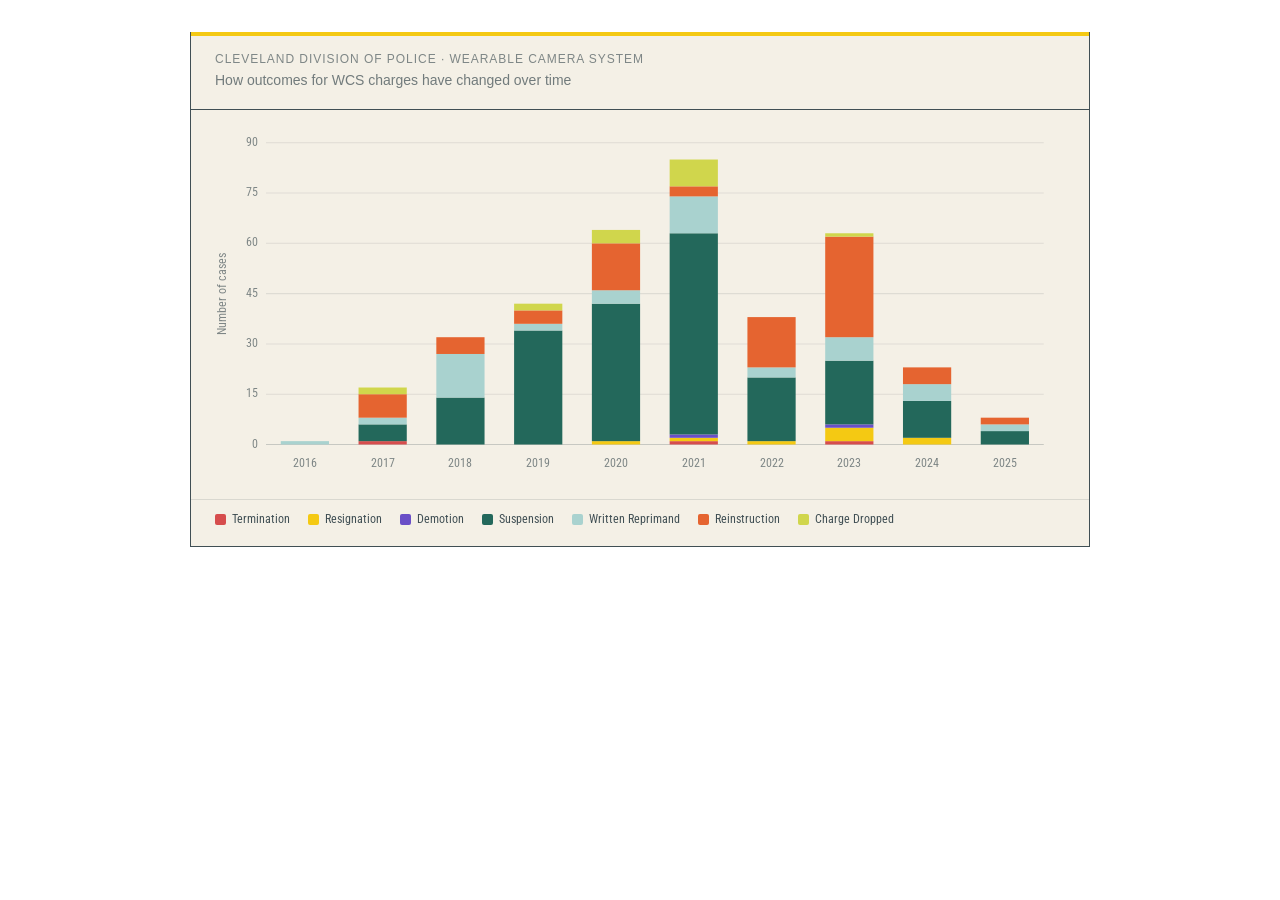
==== wcs_outcomes.html @ a584190f "Initial commit — WCS outcomes chart Co-Authored-By: Claude Sonnet 4.6 <noreply@anthropic.com>" ====
<!DOCTYPE html>
<html lang="en">
<head>
  <meta charset="UTF-8" />
  <meta name="viewport" content="width=device-width, initial-scale=1.0" />
  <title>WCS Charge Outcomes Over Time</title>
  <link rel="preconnect" href="https://fonts.googleapis.com" />
  <link rel="preconnect" href="https://fonts.gstatic.com" crossorigin />
  <link href="https://fonts.googleapis.com/css2?family=Roboto+Condensed:wght@400;700&display=swap" rel="stylesheet" />
  <link rel="stylesheet" href="styles.css" />
</head>
<body>
  <div class="viz-container">
    <div class="viz-title">
      <div class="viz-kicker">Cleveland Division of Police · Wearable Camera System</div>
      <div class="viz-subtitle">How outcomes for WCS charges have changed over time</div>
    </div>
    <div class="chart-wrap">
      <svg class="chart-svg" id="chart" viewBox="0 0 800 340" xmlns="http://www.w3.org/2000/svg"></svg>
    </div>
    <div class="legend" id="legend"></div>
  </div>

  <div class="tooltip" id="tooltip"></div>

  <script>
    const CATEGORIES = [
      { key: "Termination",      color: "#D64D4D" },
      { key: "Resignation",      color: "#f4c913" },
      { key: "Demotion",         color: "#6A4FC7" },
      { key: "Suspension",       color: "#23685b" },
      { key: "Written Reprimand", color: "#a9d2cf" },
      { key: "Reinstruction",    color: "#e56430" },
      { key: "Charge Dropped",   color: "#d0d64c" },
    ];

    // Verbal Warning (1 case, 2023) folded into Reinstruction
    const DATA = [
      { year: 2016, "Termination": 0, "Resignation": 0, "Demotion": 0, "Suspension": 0,  "Written Reprimand": 1,  "Reinstruction": 0,  "Charge Dropped": 0 },
      { year: 2017, "Termination": 1, "Resignation": 0, "Demotion": 0, "Suspension": 5,  "Written Reprimand": 2,  "Reinstruction": 7,  "Charge Dropped": 2 },
      { year: 2018, "Termination": 0, "Resignation": 0, "Demotion": 0, "Suspension": 14, "Written Reprimand": 13, "Reinstruction": 5,  "Charge Dropped": 0 },
      { year: 2019, "Termination": 0, "Resignation": 0, "Demotion": 0, "Suspension": 34, "Written Reprimand": 2,  "Reinstruction": 4,  "Charge Dropped": 2 },
      { year: 2020, "Termination": 0, "Resignation": 1, "Demotion": 0, "Suspension": 41, "Written Reprimand": 4,  "Reinstruction": 14, "Charge Dropped": 4 },
      { year: 2021, "Termination": 1, "Resignation": 1, "Demotion": 1, "Suspension": 60, "Written Reprimand": 11, "Reinstruction": 3,  "Charge Dropped": 8 },
      { year: 2022, "Termination": 0, "Resignation": 1, "Demotion": 0, "Suspension": 19, "Written Reprimand": 3,  "Reinstruction": 15, "Charge Dropped": 0 },
      { year: 2023, "Termination": 1, "Resignation": 4, "Demotion": 1, "Suspension": 19, "Written Reprimand": 7,  "Reinstruction": 30, "Charge Dropped": 1 },
      { year: 2024, "Termination": 0, "Resignation": 2, "Demotion": 0, "Suspension": 11, "Written Reprimand": 5,  "Reinstruction": 5,  "Charge Dropped": 0 },
      { year: 2025, "Termination": 0, "Resignation": 0, "Demotion": 0, "Suspension": 4,  "Written Reprimand": 2,  "Reinstruction": 2,  "Charge Dropped": 0 },
    ];

    const W = 800, H = 340;
    const m = { top: 12, right: 20, bottom: 44, left: 48 };
    const plotW = W - m.left - m.right;
    const plotH = H - m.top - m.bottom;
    const MAX_Y = 90;
    const Y_TICKS = [0, 15, 30, 45, 60, 75, 90];

    const ns = "http://www.w3.org/2000/svg";
    const svg = document.getElementById("chart");

    function svgEl(tag, attrs) {
      const e = document.createElementNS(ns, tag);
      if (attrs) Object.entries(attrs).forEach(([k, v]) => e.setAttribute(k, v));
      return e;
    }

    const n = DATA.length;
    const groupW = plotW / n;
    const barW = groupW * 0.62;

    function xCenter(i) { return m.left + i * groupW + groupW / 2; }
    function yPx(v)      { return m.top + plotH - (v / MAX_Y) * plotH; }

    // Gridlines + Y tick labels
    Y_TICKS.forEach(tick => {
      const y = yPx(tick);
      if (tick > 0) {
        svg.appendChild(svgEl("line", {
          x1: m.left, x2: m.left + plotW,
          y1: y, y2: y,
          stroke: "#404F54", "stroke-opacity": "0.12", "stroke-width": "1",
        }));
      }
      const label = svgEl("text", {
        class: "axis-label",
        x: m.left - 8, y,
        "text-anchor": "end",
        "dominant-baseline": "middle",
      });
      label.textContent = tick;
      svg.appendChild(label);
    });

    // Baseline
    svg.appendChild(svgEl("line", {
      x1: m.left, x2: m.left + plotW,
      y1: yPx(0), y2: yPx(0),
      stroke: "#404F54", "stroke-opacity": "0.25", "stroke-width": "1",
    }));

    // Y axis label
    const yAxisLabel = svgEl("text", {
      class: "axis-label",
      transform: `translate(${m.left - 38}, ${m.top + plotH / 2}) rotate(-90)`,
      "text-anchor": "middle",
    });
    yAxisLabel.textContent = "Number of cases";
    svg.appendChild(yAxisLabel);

    // Tooltip
    const tooltip = document.getElementById("tooltip");

    // Bars
    DATA.forEach((d, i) => {
      const cx = xCenter(i);
      const x = cx - barW / 2;
      const total = CATEGORIES.reduce((s, c) => s + (d[c.key] || 0), 0);

      let cumY = 0;
      CATEGORIES.forEach(({ key, color }) => {
        const val = d[key] || 0;
        if (val === 0) return;
        const barH = (val / MAX_Y) * plotH;
        const y = yPx(cumY + val);

        const rect = svgEl("rect", {
          class: "bar-segment",
          x, y,
          width: barW,
          height: barH,
          fill: color,
        });

        rect.addEventListener("mouseenter", () => {
          tooltip.style.display = "block";
          tooltip.innerHTML =
            `<strong>${d.year} — ${key}</strong><br>` +
            `${val} case${val !== 1 ? "s" : ""}<br>` +
            `<span class="tip-dim">Total that year: ${total}</span>`;
        });
        rect.addEventListener("mousemove", e => {
          tooltip.style.left = (e.clientX + 14) + "px";
          tooltip.style.top  = (e.clientY - 36) + "px";
        });
        rect.addEventListener("mouseleave", () => {
          tooltip.style.display = "none";
        });

        svg.appendChild(rect);
        cumY += val;
      });

      // X axis year label
      const label = svgEl("text", {
        class: "axis-label",
        x: cx,
        y: yPx(0) + 13,
        "text-anchor": "middle",
        "dominant-baseline": "hanging",
      });
      label.textContent = d.year;
      svg.appendChild(label);
    });

    // Legend
    const legendEl = document.getElementById("legend");
    CATEGORIES.forEach(({ key, color }) => {
      const item = document.createElement("div");
      item.className = "legend-item";
      item.innerHTML = `<span class="legend-swatch" style="background:${color}"></span>${key}`;
      legendEl.appendChild(item);
    });
  </script>
</body>
</html>
---- styles.css ----
*, *::before, *::after { box-sizing: border-box; margin: 0; padding: 0; }

body {
  background: transparent;
  font-family: 'Roboto Condensed', 'Arial Narrow', sans-serif;
  display: flex;
  align-items: flex-start;
  justify-content: center;
  min-height: 100vh;
  padding: 32px 16px;
}

.viz-container {
  width: 100%;
  max-width: 900px;
  background: #f4f0e6;
  border: 1px solid #404F54;
  border-top: none;
  overflow: hidden;
}

.viz-container::before {
  content: '';
  display: block;
  height: 4px;
  background: #F4c913;
  width: 100%;
}

.viz-title {
  padding: 16px 24px 14px;
  border-bottom: 1px solid #404F54;
}

.viz-kicker {
  font-family: 'Gotham', 'Gotham Medium', sans-serif;
  font-weight: 500;
  font-size: 12px;
  color: #404F54;
  opacity: 0.65;
  text-transform: uppercase;
  letter-spacing: 0.08em;
  margin-bottom: 4px;
}

.viz-subtitle {
  font-family: 'Roboto Condensed', 'Arial Narrow', sans-serif;
  font-size: 22px;
  font-weight: 700;
  color: #404F54;
  line-height: 1.3;
  margin-bottom: 4px;
}

.viz-subtitle {
  font-family: 'Inter', Arial, sans-serif;
  font-size: 14px;
  font-weight: 500;
  color: #404F54;
  opacity: 0.72;
  line-height: 1.5;
}

.chart-wrap {
  padding: 20px 24px 8px;
}

.chart-svg {
  width: 100%;
  display: block;
  overflow: visible;
}

.axis-label {
  font-family: 'Roboto Condensed', 'Arial Narrow', sans-serif;
  font-size: 11px;
  fill: #404F54;
  opacity: 0.65;
}

.bar-segment {
  transition: opacity 0.1s;
}

.bar-segment:hover {
  opacity: 0.82;
  cursor: crosshair;
}

.legend {
  display: flex;
  flex-wrap: wrap;
  gap: 6px 18px;
  padding: 12px 24px 20px;
  border-top: 1px solid rgba(64, 79, 84, 0.15);
}

.legend-item {
  display: flex;
  align-items: center;
  gap: 6px;
  font-family: 'Roboto Condensed', 'Arial Narrow', sans-serif;
  font-size: 11.5px;
  color: #404F54;
}

.legend-swatch {
  width: 11px;
  height: 11px;
  border-radius: 2px;
  flex-shrink: 0;
}

.tooltip {
  position: fixed;
  background: #404F54;
  color: #f4f0e6;
  font-family: 'Roboto Condensed', 'Arial Narrow', sans-serif;
  font-size: 12.5px;
  line-height: 1.65;
  padding: 8px 13px;
  border-radius: 3px;
  pointer-events: none;
  display: none;
  z-index: 999;
  white-space: nowrap;
}

.tooltip strong {
  font-weight: 700;
}

.tip-dim {
  opacity: 0.6;
  font-size: 11px;
}
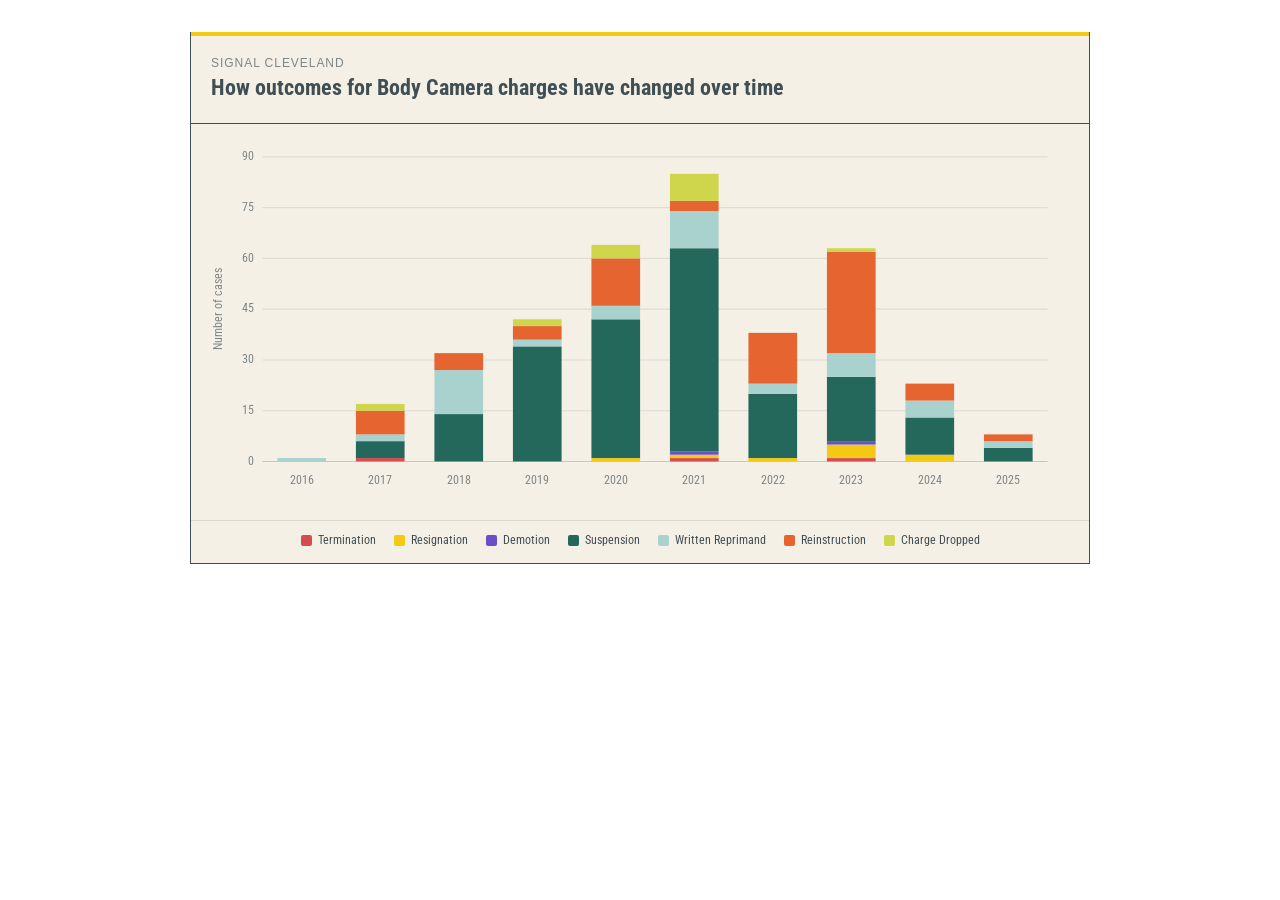
==== commit b2eb68c2: "Update styles to match new CSS system, center legend Co-Authored-By: Claude Sonnet 4.6 <noreply@anth" ====
--- a/wcs_outcomes.html
+++ b/wcs_outcomes.html
@@ -11,17 +11,17 @@
 </head>
 <body>
   <div class="viz-container">
-    <div class="viz-title">
-      <div class="viz-kicker">Cleveland Division of Police · Wearable Camera System</div>
-      <div class="viz-subtitle">How outcomes for WCS charges have changed over time</div>
+    <div class="viz-header">
+      <div class="viz-kicker">Signal Cleveland</div>
+      <div class="viz-heading">How outcomes for Body Camera charges have changed over time</div>
     </div>
-    <div class="chart-wrap">
+    <div class="chart-area">
       <svg class="chart-svg" id="chart" viewBox="0 0 800 340" xmlns="http://www.w3.org/2000/svg"></svg>
     </div>
     <div class="legend" id="legend"></div>
   </div>
 
-  <div class="tooltip" id="tooltip"></div>
+  <div class="bar-tooltip" id="tooltip"></div>
 
   <script>
     const CATEGORIES = [
@@ -124,7 +124,7 @@
         const y = yPx(cumY + val);
 
         const rect = svgEl("rect", {
-          class: "bar-segment",
+          class: "svg-bar",
           x, y,
           width: barW,
           height: barH,
@@ -132,18 +132,22 @@
         });
 
         rect.addEventListener("mouseenter", () => {
-          tooltip.style.display = "block";
           tooltip.innerHTML =
-            `<strong>${d.year} — ${key}</strong><br>` +
-            `${val} case${val !== 1 ? "s" : ""}<br>` +
-            `<span class="tip-dim">Total that year: ${total}</span>`;
+            `<span class="tt-title">${d.year} — ${key}</span>` +
+            `<span class="tt-total">Total that year: ${total}</span>` +
+            `<div class="tt-row">` +
+              `<span class="tt-bar-swatch" style="background:${color}"></span>` +
+              `<span class="tt-label">${key}</span>` +
+              `<span class="tt-count">${val} case${val !== 1 ? "s" : ""}</span>` +
+            `</div>`;
+          tooltip.classList.add("visible");
         });
         rect.addEventListener("mousemove", e => {
           tooltip.style.left = (e.clientX + 14) + "px";
           tooltip.style.top  = (e.clientY - 36) + "px";
         });
         rect.addEventListener("mouseleave", () => {
-          tooltip.style.display = "none";
+          tooltip.classList.remove("visible");
         });
 
         svg.appendChild(rect);
--- a/styles.css
+++ b/styles.css
@@ -23,12 +23,13 @@
   content: '';
   display: block;
   height: 4px;
-  background: #F4c913;
+  background: #F4C913;
   width: 100%;
 }
 
-.viz-title {
-  padding: 16px 24px 14px;
+/* Viz header */
+.viz-header {
+  padding: 20px 20px 16px;
   border-bottom: 1px solid #404F54;
 }
 
@@ -43,7 +44,7 @@
   margin-bottom: 4px;
 }
 
-.viz-subtitle {
+.viz-heading {
   font-family: 'Roboto Condensed', 'Arial Narrow', sans-serif;
   font-size: 22px;
   font-weight: 700;
@@ -52,7 +53,7 @@
   margin-bottom: 4px;
 }
 
-.viz-subtitle {
+.viz-subheading {
   font-family: 'Inter', Arial, sans-serif;
   font-size: 14px;
   font-weight: 500;
@@ -61,10 +62,246 @@
   line-height: 1.5;
 }
 
-.chart-wrap {
-  padding: 20px 24px 8px;
-}
-
+/* Toggle bar */
+.toggle-bar {
+  padding: 10px 20px;
+  border-bottom: 1px solid #404F54;
+  display: flex;
+  align-items: center;
+  gap: 6px;
+  flex-wrap: wrap;
+  background: #F4F0E6;
+}
+
+.toggle-label {
+  font-size: 0.75rem;
+  font-family: 'Roboto Condensed', 'Arial Narrow', sans-serif;
+  font-weight: 600;
+  letter-spacing: 0.1em;
+  text-transform: uppercase;
+  color: #404F54;
+  margin-right: 4px;
+  white-space: nowrap;
+}
+
+.toggle-btn {
+  font-family: 'Roboto Condensed', 'Arial Narrow', sans-serif;
+  font-size: 0.85rem;
+  font-weight: 500;
+  padding: 6px 14px;
+  border-radius: 2px;
+  border: 1px solid #404F54;
+  background: #fff;
+  cursor: pointer;
+  transition: all 0.12s;
+  color: #404F54;
+  white-space: nowrap;
+  display: flex;
+  align-items: center;
+  gap: 5px;
+}
+
+.toggle-btn:hover { border-color: #404F54; color: #404F54; }
+.toggle-btn.active { color: white; border-color: transparent; }
+.toggle-btn .dot {
+  width: 7px; height: 7px;
+  border-radius: 50%;
+  background: currentColor;
+  opacity: 0.85;
+  flex-shrink: 0;
+}
+.toggle-btn.active .dot { background: rgba(255,255,255,0.8); }
+
+/* Chart header with back button */
+.chart-header {
+  padding: 10px 20px 0;
+  display: flex;
+  align-items: center;
+  gap: 10px;
+  min-height: 0;
+}
+.chart-header:empty, .chart-header:not(.visible) { padding: 0; }
+.chart-header.visible { padding: 10px 20px 0; }
+
+.back-btn {
+  font-family: 'Roboto Condensed', 'Arial Narrow', sans-serif;
+  font-size: 0.72rem;
+  font-weight: 600;
+  letter-spacing: 0.07em;
+  text-transform: uppercase;
+  color: #404F54;
+  background: #ffffff;
+  border: 1px solid #404F54;
+  padding: 5px 12px;
+  cursor: pointer;
+  transition: all 0.15s;
+  display: none;
+}
+
+.chart-header-text {
+  display: flex;
+  flex-direction: column;
+  gap: 1px;
+}
+
+.chart-title {
+  font-family: 'Roboto Condensed', 'Arial Narrow', sans-serif;
+  font-weight: 700;
+  font-size: 0.96rem;
+  color: #404F54;
+}
+
+.chart-subtitle {
+  font-family: 'Roboto Condensed', 'Arial Narrow', sans-serif;
+  font-size: 0.8rem;
+  font-weight: 400;
+  color: #404F54;
+  opacity: 0.55;
+}
+
+/* Chart area */
+.chart-area {
+  padding: 20px 20px 12px;
+  position: relative;
+}
+
+/* Bar rows (div-based horizontal bars) */
+.bar-row { margin-bottom: 6px; cursor: default; }
+.bar-row.clickable { cursor: pointer; }
+.bar-row.clickable:hover .bar-track { box-shadow: 0 1px 6px rgba(0,0,0,0.1); }
+
+.bar-row-label {
+  font-family: 'Roboto Condensed', 'Arial Narrow', sans-serif;
+  font-size: 0.82rem;
+  font-weight: 600;
+  color: #404F54;
+  margin-bottom: 3px;
+  display: flex;
+  align-items: baseline;
+  gap: 8px;
+}
+
+.bar-row-label .count-label {
+  font-family: 'Inter', Arial, sans-serif;
+  font-weight: 400;
+  font-size: 0.72rem;
+  color: #404F54;
+  opacity: 0.6;
+}
+
+.bar-track {
+  position: relative;
+  height: 28px;
+  background: rgba(64,79,84,0.06);
+  border-radius: 2px;
+  overflow: hidden;
+}
+
+.bar-fill {
+  position: absolute;
+  top: 0; left: 0;
+  height: 100%;
+  border-radius: 2px;
+  transition: width 0.45s cubic-bezier(0.25, 0.46, 0.45, 0.94), opacity 0.2s ease;
+}
+
+.bar-row:hover .bar-fill { opacity: 0.95; }
+
+.bar-pct {
+  position: absolute;
+  right: 8px;
+  top: 50%;
+  transform: translateY(-50%);
+  font-family: 'Roboto Condensed', 'Arial Narrow', sans-serif;
+  font-size: 0.72rem;
+  font-weight: 600;
+  color: #fff;
+  pointer-events: none;
+  text-shadow: 0 1px 2px rgba(0,0,0,0.2);
+}
+
+.bar-pct.outside {
+  color: #404F54;
+  text-shadow: none;
+  right: auto;
+  left: calc(var(--bar-width) + 8px);
+}
+
+.bar-segment {
+  position: absolute;
+  top: 0;
+  height: 100%;
+  transition: opacity 0.15s;
+}
+.bar-segment:hover { opacity: 0.92; }
+
+/* Tooltip */
+.bar-tooltip {
+  position: fixed;
+  pointer-events: none;
+  background: #404F54;
+  color: #fff;
+  font-family: 'Roboto Condensed', 'Arial Narrow', sans-serif;
+  font-size: 0.75rem;
+  line-height: 1.5;
+  padding: 12px 16px;
+  border-radius: 2px;
+  max-width: 280px;
+  min-width: 180px;
+  opacity: 0;
+  transition: opacity 0.15s;
+  z-index: 999;
+  box-shadow: 0 4px 16px rgba(0,0,0,0.18);
+  white-space: nowrap;
+}
+.bar-tooltip.visible { opacity: 1; }
+
+.bar-tooltip .tt-title {
+  font-weight: 700;
+  font-size: 13px;
+  display: block;
+  margin-bottom: 2px;
+}
+
+.bar-tooltip .tt-total {
+  font-size: 0.68rem;
+  opacity: 0.55;
+  display: block;
+  padding-bottom: 6px;
+  margin-bottom: 6px;
+  border-bottom: 1px solid rgba(255,255,255,0.15);
+}
+
+.bar-tooltip .tt-row {
+  display: flex;
+  align-items: center;
+  gap: 7px;
+  margin-top: 3px;
+}
+
+.bar-tooltip .tt-bar-swatch {
+  width: 8px; height: 8px;
+  border-radius: 1px;
+  flex-shrink: 0;
+}
+
+.bar-tooltip .tt-label { flex: 1; font-size: 0.72rem; }
+.bar-tooltip .tt-count { font-size: 0.72rem; font-weight: 600; }
+
+/* Note */
+.viz-note {
+  font-size: 12px;
+  font-family: 'Inter', Arial, sans-serif;
+  font-weight: 500;
+  color: #404F54;
+  opacity: 0.55;
+  line-height: 1.4;
+  padding: 8px 15px;
+  border-top: 1px solid #404F54;
+  background: #F4F0E6;
+}
+
+/* === WCS stacked bar chart (SVG) === */
 .chart-svg {
   width: 100%;
   display: block;
@@ -78,11 +315,11 @@
   opacity: 0.65;
 }
 
-.bar-segment {
+.svg-bar {
   transition: opacity 0.1s;
 }
 
-.bar-segment:hover {
+.svg-bar:hover {
   opacity: 0.82;
   cursor: crosshair;
 }
@@ -90,8 +327,9 @@
 .legend {
   display: flex;
   flex-wrap: wrap;
+  justify-content: center;
   gap: 6px 18px;
-  padding: 12px 24px 20px;
+  padding: 12px 20px 16px;
   border-top: 1px solid rgba(64, 79, 84, 0.15);
 }
 
@@ -110,27 +348,3 @@
   border-radius: 2px;
   flex-shrink: 0;
 }
-
-.tooltip {
-  position: fixed;
-  background: #404F54;
-  color: #f4f0e6;
-  font-family: 'Roboto Condensed', 'Arial Narrow', sans-serif;
-  font-size: 12.5px;
-  line-height: 1.65;
-  padding: 8px 13px;
-  border-radius: 3px;
-  pointer-events: none;
-  display: none;
-  z-index: 999;
-  white-space: nowrap;
-}
-
-.tooltip strong {
-  font-weight: 700;
-}
-
-.tip-dim {
-  opacity: 0.6;
-  font-size: 11px;
-}
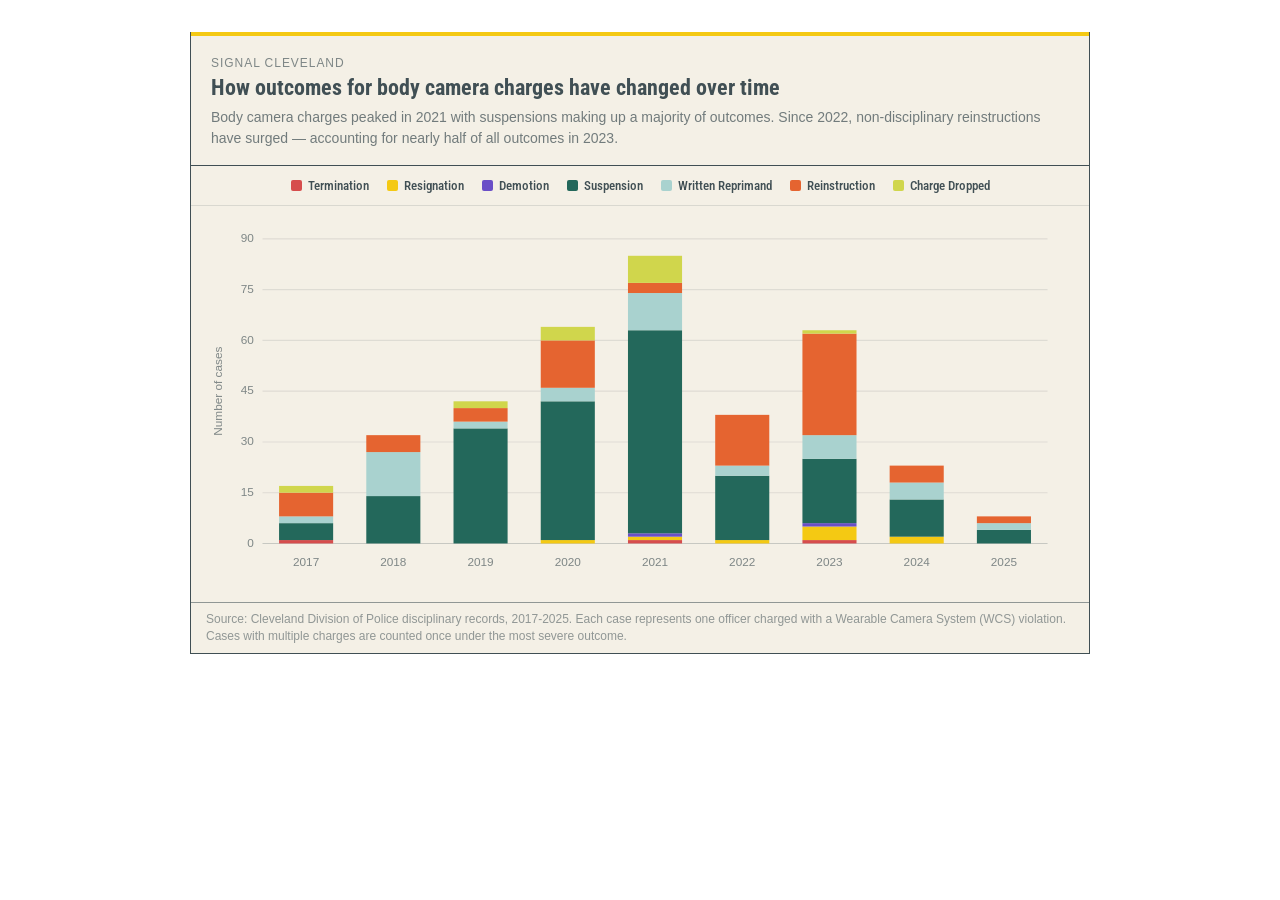
==== commit 6dbef0ec: "Add subtitle and source note, move legend above chart, drop 2016 Co-Authored-By: Claude Sonnet 4.6 <" ====
--- a/wcs_outcomes.html
+++ b/wcs_outcomes.html
@@ -13,12 +13,14 @@
   <div class="viz-container">
     <div class="viz-header">
       <div class="viz-kicker">Signal Cleveland</div>
-      <div class="viz-heading">How outcomes for Body Camera charges have changed over time</div>
+      <div class="viz-heading">How outcomes for body camera charges have changed over time</div>
+      <div class="viz-subheading">Body camera charges peaked in 2021 with suspensions making up a majority of outcomes. Since 2022, non-disciplinary reinstructions have surged — accounting for nearly half of all outcomes in 2023.</div>
     </div>
+    <div class="legend" id="legend"></div>
     <div class="chart-area">
       <svg class="chart-svg" id="chart" viewBox="0 0 800 340" xmlns="http://www.w3.org/2000/svg"></svg>
     </div>
-    <div class="legend" id="legend"></div>
+    <div class="viz-note">Source: Cleveland Division of Police disciplinary records, 2017-2025. Each case represents one officer charged with a Wearable Camera System (WCS) violation. Cases with multiple charges are counted once under the most severe outcome.</div>
   </div>
 
   <div class="bar-tooltip" id="tooltip"></div>
@@ -36,7 +38,6 @@
 
     // Verbal Warning (1 case, 2023) folded into Reinstruction
     const DATA = [
-      { year: 2016, "Termination": 0, "Resignation": 0, "Demotion": 0, "Suspension": 0,  "Written Reprimand": 1,  "Reinstruction": 0,  "Charge Dropped": 0 },
       { year: 2017, "Termination": 1, "Resignation": 0, "Demotion": 0, "Suspension": 5,  "Written Reprimand": 2,  "Reinstruction": 7,  "Charge Dropped": 2 },
       { year: 2018, "Termination": 0, "Resignation": 0, "Demotion": 0, "Suspension": 14, "Written Reprimand": 13, "Reinstruction": 5,  "Charge Dropped": 0 },
       { year: 2019, "Termination": 0, "Resignation": 0, "Demotion": 0, "Suspension": 34, "Written Reprimand": 2,  "Reinstruction": 4,  "Charge Dropped": 2 },
--- a/styles.css
+++ b/styles.css
@@ -212,7 +212,7 @@
   right: 8px;
   top: 50%;
   transform: translateY(-50%);
-  font-family: 'Roboto Condensed', 'Arial Narrow', sans-serif;
+  font-family: 'Inter', Arial, sans-serif;
   font-size: 0.72rem;
   font-weight: 600;
   color: #fff;
@@ -241,7 +241,7 @@
   pointer-events: none;
   background: #404F54;
   color: #fff;
-  font-family: 'Roboto Condensed', 'Arial Narrow', sans-serif;
+font-family: 'Inter', Arial, sans-serif;
   font-size: 0.75rem;
   line-height: 1.5;
   padding: 12px 16px;
@@ -257,6 +257,7 @@
 .bar-tooltip.visible { opacity: 1; }
 
 .bar-tooltip .tt-title {
+  font-family: 'Inter', Arial, sans-serif;
   font-weight: 700;
   font-size: 13px;
   display: block;
@@ -264,7 +265,8 @@
 }
 
 .bar-tooltip .tt-total {
-  font-size: 0.68rem;
+  font-family: 'Inter', Arial, sans-serif;
+    font-size: 0.68rem;
   opacity: 0.55;
   display: block;
   padding-bottom: 6px;
@@ -309,7 +311,7 @@
 }
 
 .axis-label {
-  font-family: 'Roboto Condensed', 'Arial Narrow', sans-serif;
+  font-family: 'Inter', Arial, sans-serif;
   font-size: 11px;
   fill: #404F54;
   opacity: 0.65;
@@ -329,8 +331,8 @@
   flex-wrap: wrap;
   justify-content: center;
   gap: 6px 18px;
-  padding: 12px 20px 16px;
-  border-top: 1px solid rgba(64, 79, 84, 0.15);
+  padding: 12px 20px;
+  border-bottom: 1px solid rgba(64, 79, 84, 0.15);
 }
 
 .legend-item {
@@ -338,7 +340,8 @@
   align-items: center;
   gap: 6px;
   font-family: 'Roboto Condensed', 'Arial Narrow', sans-serif;
-  font-size: 11.5px;
+  font-size: 13px;
+   font-weight: 500;
   color: #404F54;
 }
 
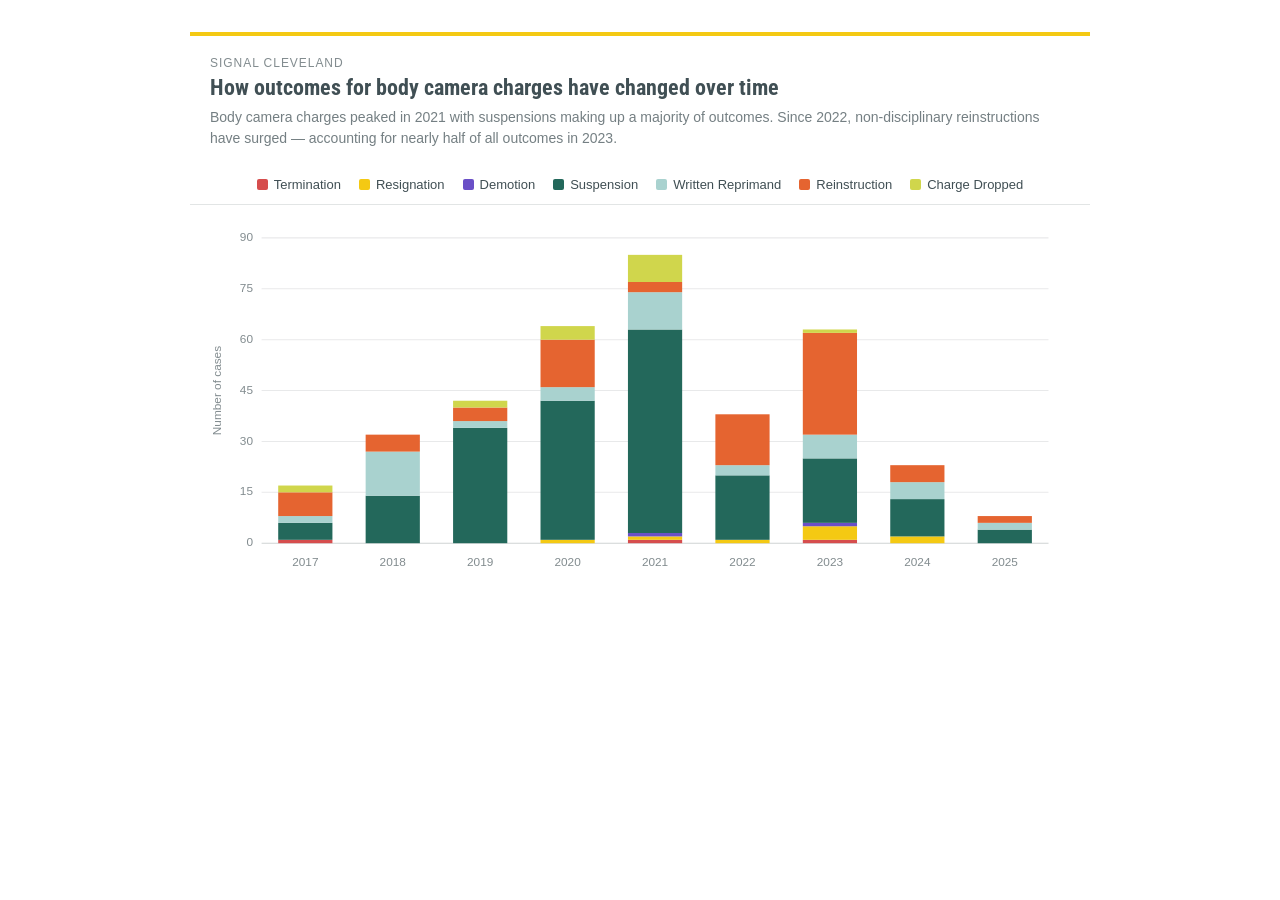
==== commit bafecbaa: "Remove borders, background fills, and source note; switch fonts to Inter Co-Authored-By: Claude Sonn" ====
--- a/wcs_outcomes.html
+++ b/wcs_outcomes.html
@@ -20,8 +20,7 @@
     <div class="chart-area">
       <svg class="chart-svg" id="chart" viewBox="0 0 800 340" xmlns="http://www.w3.org/2000/svg"></svg>
     </div>
-    <div class="viz-note">Source: Cleveland Division of Police disciplinary records, 2017-2025. Each case represents one officer charged with a Wearable Camera System (WCS) violation. Cases with multiple charges are counted once under the most severe outcome.</div>
-  </div>
+  
 
   <div class="bar-tooltip" id="tooltip"></div>
 
--- a/styles.css
+++ b/styles.css
@@ -13,9 +13,7 @@
 .viz-container {
   width: 100%;
   max-width: 900px;
-  background: #f4f0e6;
-  border: 1px solid #404F54;
-  border-top: none;
+  background: transparent;
   overflow: hidden;
 }
 
@@ -30,7 +28,6 @@
 /* Viz header */
 .viz-header {
   padding: 20px 20px 16px;
-  border-bottom: 1px solid #404F54;
 }
 
 .viz-kicker {
@@ -65,17 +62,16 @@
 /* Toggle bar */
 .toggle-bar {
   padding: 10px 20px;
-  border-bottom: 1px solid #404F54;
   display: flex;
   align-items: center;
   gap: 6px;
   flex-wrap: wrap;
-  background: #F4F0E6;
+  background: transparent;
 }
 
 .toggle-label {
   font-size: 0.75rem;
-  font-family: 'Roboto Condensed', 'Arial Narrow', sans-serif;
+  font-family: 'Inter', Arial, sans-serif;
   font-weight: 600;
   letter-spacing: 0.1em;
   text-transform: uppercase;
@@ -85,7 +81,7 @@
 }
 
 .toggle-btn {
-  font-family: 'Roboto Condensed', 'Arial Narrow', sans-serif;
+  font-family: 'Inter', Arial, sans-serif;
   font-size: 0.85rem;
   font-weight: 500;
   padding: 6px 14px;
@@ -290,18 +286,7 @@
 .bar-tooltip .tt-label { flex: 1; font-size: 0.72rem; }
 .bar-tooltip .tt-count { font-size: 0.72rem; font-weight: 600; }
 
-/* Note */
-.viz-note {
-  font-size: 12px;
-  font-family: 'Inter', Arial, sans-serif;
-  font-weight: 500;
-  color: #404F54;
-  opacity: 0.55;
-  line-height: 1.4;
-  padding: 8px 15px;
-  border-top: 1px solid #404F54;
-  background: #F4F0E6;
-}
+
 
 /* === WCS stacked bar chart (SVG) === */
 .chart-svg {
@@ -339,7 +324,7 @@
   display: flex;
   align-items: center;
   gap: 6px;
-  font-family: 'Roboto Condensed', 'Arial Narrow', sans-serif;
+   font-family: 'Inter', Arial, sans-serif;
   font-size: 13px;
    font-weight: 500;
   color: #404F54;
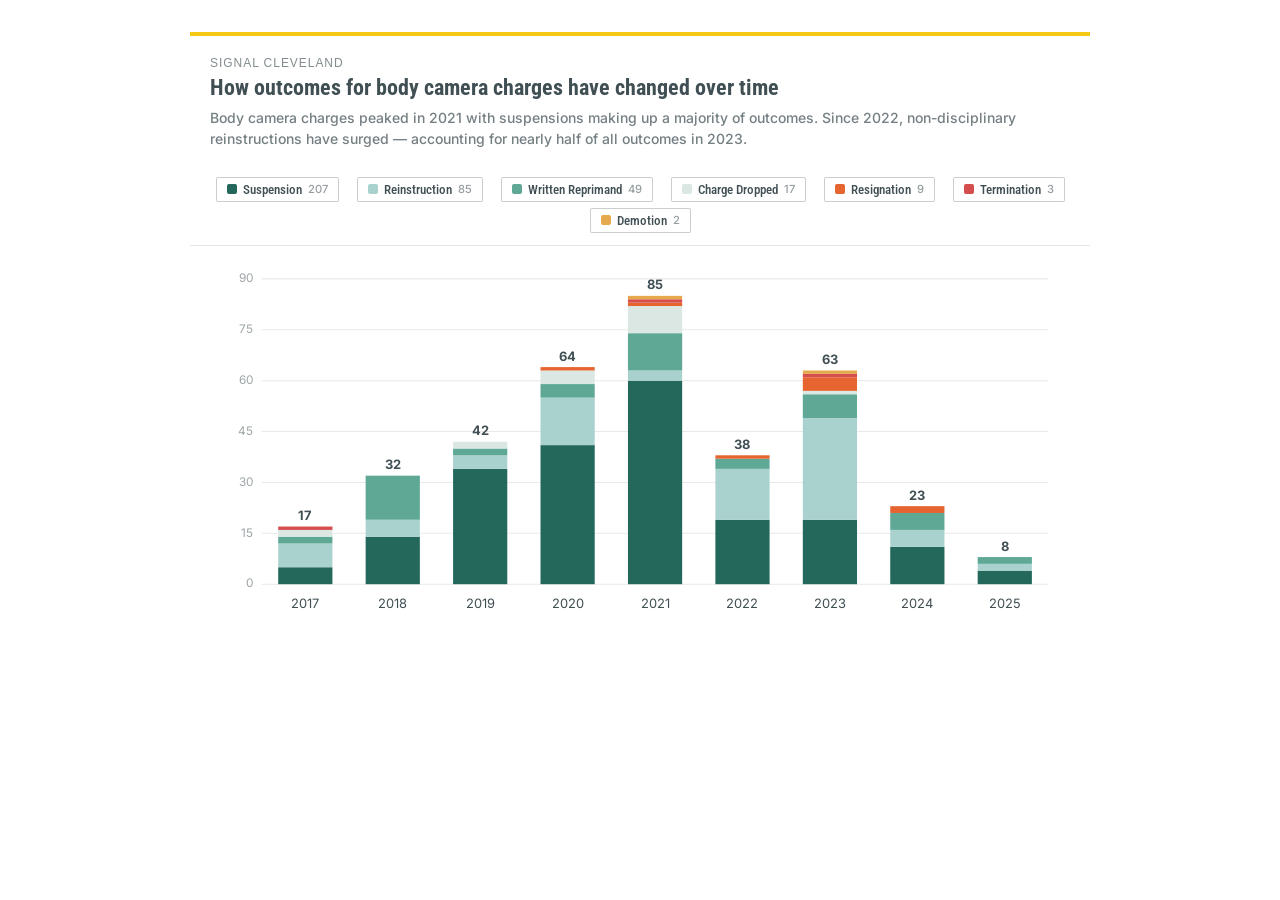
==== commit f1a3c6cd: "Align styling with shared CSS system, add scroll animation and legend filtering Fix category colors," ====
--- a/wcs_outcomes.html
+++ b/wcs_outcomes.html
@@ -4,9 +4,7 @@
   <meta charset="UTF-8" />
   <meta name="viewport" content="width=device-width, initial-scale=1.0" />
   <title>WCS Charge Outcomes Over Time</title>
-  <link rel="preconnect" href="https://fonts.googleapis.com" />
-  <link rel="preconnect" href="https://fonts.gstatic.com" crossorigin />
-  <link href="https://fonts.googleapis.com/css2?family=Roboto+Condensed:wght@400;700&display=swap" rel="stylesheet" />
+  <link href="https://fonts.googleapis.com/css2?family=Roboto+Condensed:wght@400;500;600;700&family=Inter:wght@400;500;600&display=swap" rel="stylesheet" />
   <link rel="stylesheet" href="styles.css" />
 </head>
 <body>
@@ -20,19 +18,22 @@
     <div class="chart-area">
       <svg class="chart-svg" id="chart" viewBox="0 0 800 340" xmlns="http://www.w3.org/2000/svg"></svg>
     </div>
-  
-
+  </div>
+
+  <!-- Tooltip lives outside the container so fixed positioning works cleanly -->
   <div class="bar-tooltip" id="tooltip"></div>
 
   <script>
+    // Ordered largest-total-first (drawn at the base of the stack, smallest
+    // on top) so the categories driving year-to-year variation are easiest to read.
     const CATEGORIES = [
-      { key: "Termination",      color: "#D64D4D" },
-      { key: "Resignation",      color: "#f4c913" },
-      { key: "Demotion",         color: "#6A4FC7" },
       { key: "Suspension",       color: "#23685b" },
-      { key: "Written Reprimand", color: "#a9d2cf" },
-      { key: "Reinstruction",    color: "#e56430" },
-      { key: "Charge Dropped",   color: "#d0d64c" },
+      { key: "Reinstruction",    color: "#a9d2cf" },
+      { key: "Written Reprimand", color: "#5fa896" },
+      { key: "Charge Dropped",   color: "#dbe7e3" },
+      { key: "Resignation",      color: "#e56430" },
+      { key: "Termination",      color: "#d64d4d" },
+      { key: "Demotion",         color: "#e6a94d" },
     ];
 
     // Verbal Warning (1 case, 2023) folded into Reinstruction
@@ -74,15 +75,13 @@
     // Gridlines + Y tick labels
     Y_TICKS.forEach(tick => {
       const y = yPx(tick);
-      if (tick > 0) {
-        svg.appendChild(svgEl("line", {
-          x1: m.left, x2: m.left + plotW,
-          y1: y, y2: y,
-          stroke: "#404F54", "stroke-opacity": "0.12", "stroke-width": "1",
-        }));
-      }
+      svg.appendChild(svgEl("line", {
+        class: "gridline",
+        x1: m.left, x2: m.left + plotW,
+        y1: y, y2: y,
+      }));
       const label = svgEl("text", {
-        class: "axis-label",
+        class: "ytick",
         x: m.left - 8, y,
         "text-anchor": "end",
         "dominant-baseline": "middle",
@@ -90,22 +89,6 @@
       label.textContent = tick;
       svg.appendChild(label);
     });
-
-    // Baseline
-    svg.appendChild(svgEl("line", {
-      x1: m.left, x2: m.left + plotW,
-      y1: yPx(0), y2: yPx(0),
-      stroke: "#404F54", "stroke-opacity": "0.25", "stroke-width": "1",
-    }));
-
-    // Y axis label
-    const yAxisLabel = svgEl("text", {
-      class: "axis-label",
-      transform: `translate(${m.left - 38}, ${m.top + plotH / 2}) rotate(-90)`,
-      "text-anchor": "middle",
-    });
-    yAxisLabel.textContent = "Number of cases";
-    svg.appendChild(yAxisLabel);
 
     // Tooltip
     const tooltip = document.getElementById("tooltip");
@@ -124,12 +107,16 @@
         const y = yPx(cumY + val);
 
         const rect = svgEl("rect", {
-          class: "svg-bar",
+          class: "seg",
           x, y,
           width: barW,
           height: barH,
           fill: color,
         });
+        rect.dataset.cat = key;
+        rect.dataset.group = key;
+        rect.dataset.finalY = y;
+        rect.dataset.finalHeight = barH;
 
         rect.addEventListener("mouseenter", () => {
           tooltip.innerHTML =
@@ -154,9 +141,19 @@
         cumY += val;
       });
 
+      // Total label above the stack
+      const totalLabel = svgEl("text", {
+        class: "col-total",
+        x: cx,
+        y: yPx(cumY) - 6,
+        "text-anchor": "middle",
+      });
+      totalLabel.textContent = total;
+      svg.appendChild(totalLabel);
+
       // X axis year label
       const label = svgEl("text", {
-        class: "axis-label",
+        class: "axis-text",
         x: cx,
         y: yPx(0) + 13,
         "text-anchor": "middle",
@@ -166,14 +163,124 @@
       svg.appendChild(label);
     });
 
-    // Legend
+    // Legend (clickable filter)
     const legendEl = document.getElementById("legend");
+    let activeFilter = null;
+
     CATEGORIES.forEach(({ key, color }) => {
-      const item = document.createElement("div");
-      item.className = "legend-item";
-      item.innerHTML = `<span class="legend-swatch" style="background:${color}"></span>${key}`;
-      legendEl.appendChild(item);
+      const total = DATA.reduce((sum, d) => sum + (d[key] || 0), 0);
+      const chip = document.createElement("div");
+      chip.className = "legend-chip";
+      chip.dataset.key = key;
+      chip.style.setProperty("--chip-color", color);
+      chip.innerHTML = `<span class="lg-dot" style="background:${color}"></span>${key}<span class="lg-count">${total}</span>`;
+      chip.addEventListener("click", () => {
+        activeFilter === key ? clearFilter() : setFilter(key);
+      });
+      legendEl.appendChild(chip);
     });
+
+    function setFilter(key) {
+      activeFilter = key;
+      legendEl.querySelectorAll(".legend-chip").forEach(chip => {
+        const isActive = chip.dataset.key === key;
+        chip.classList.toggle("solo", isActive);
+        chip.classList.toggle("muted", !isActive);
+      });
+      svg.querySelectorAll(".seg").forEach(r => {
+        r.classList.toggle("dim", r.dataset.cat !== key);
+      });
+    }
+
+    function clearFilter() {
+      activeFilter = null;
+      legendEl.querySelectorAll(".legend-chip").forEach(chip => {
+        chip.classList.remove("solo", "muted");
+      });
+      svg.querySelectorAll(".seg").forEach(r => r.classList.remove("dim"));
+    }
+
+    // ── Bar entrance animation ──────────────────────────────────
+    const STAGGER_ORDER  = CATEGORIES.map(c => c.key);
+    const STAGGER_STEP   = 0;   // ms delay between each stacked layer starting
+    const SEG_DURATION   = 700; // ms duration of each segment's own grow-in
+    const TOTAL_DURATION = STAGGER_STEP * (STAGGER_ORDER.length - 1) + SEG_DURATION + 250;
+    const ease = t => 1 - Math.pow(1 - t, 3);
+    let animGen = 0;
+
+    function hideBars() {
+      const baseline = yPx(0);
+      svg.querySelectorAll(".seg").forEach(rect => {
+        rect.setAttribute("y", baseline);
+        rect.setAttribute("height", 0);
+      });
+      svg.querySelectorAll(".col-total").forEach(l => l.setAttribute("opacity", "0"));
+    }
+
+    function animateBars() {
+      const gen = ++animGen;
+      const baseline = yPx(0);
+      const start = performance.now();
+
+      svg.querySelectorAll(".seg").forEach(rect => {
+        const finalY = parseFloat(rect.dataset.finalY);
+        const finalH = parseFloat(rect.dataset.finalHeight);
+        const delay  = STAGGER_ORDER.indexOf(rect.dataset.group) * STAGGER_STEP;
+        rect.setAttribute("y", baseline);
+        rect.setAttribute("height", 0);
+        function frame(now) {
+          if (gen !== animGen) return;
+          const elapsed = now - start - delay;
+          if (elapsed < 0) { requestAnimationFrame(frame); return; }
+          const t = Math.min(elapsed / SEG_DURATION, 1);
+          const e = ease(t);
+          rect.setAttribute("height", Math.max(finalH * e, 0));
+          rect.setAttribute("y", baseline + (finalY - baseline) * e);
+          if (t < 1) requestAnimationFrame(frame);
+        }
+        requestAnimationFrame(frame);
+      });
+
+      const totals = Array.from(svg.querySelectorAll(".col-total"));
+      totals.forEach(l => l.setAttribute("opacity", "0"));
+      const labelStart = 0.75;
+      function labelFrame(now) {
+        if (gen !== animGen) return;
+        const t = Math.min((now - start) / TOTAL_DURATION, 1);
+        const op = Math.max(0, Math.min(1, (t - labelStart) / (1 - labelStart)));
+        totals.forEach(l => l.setAttribute("opacity", op));
+        if (t < 1) requestAnimationFrame(labelFrame);
+      }
+      requestAnimationFrame(labelFrame);
+    }
+
+    const chartAreaSentinel = document.createElement("div");
+    chartAreaSentinel.style.cssText = "position:absolute;bottom:0;left:0;width:1px;height:1px;pointer-events:none;";
+    document.querySelector(".chart-area").appendChild(chartAreaSentinel);
+
+    let chartAnimated = false;
+    const barObserver = new IntersectionObserver(entries => {
+      if (entries[0].isIntersecting && !chartAnimated) {
+        chartAnimated = true;
+        animateBars();
+      }
+    }, { threshold: 0 });
+
+    hideBars();
+    barObserver.observe(chartAreaSentinel);
+  </script>
+  <script>
+    /* Auto-height embed messaging (self-contained replacement for pym.js — NPR CDN retired) */
+    (function () {
+      function postHeight() {
+        var el = document.querySelector('.viz-container');
+        var h = el ? Math.ceil(el.getBoundingClientRect().bottom + 32) : document.body.scrollHeight;
+        window.parent.postMessage({ type: 'embed-height', height: h }, '*');
+      }
+      window.addEventListener('load', postHeight);
+      window.addEventListener('resize', postHeight);
+      setInterval(postHeight, 500);
+    })();
   </script>
 </body>
 </html>
--- a/styles.css
+++ b/styles.css
@@ -6,7 +6,6 @@
   display: flex;
   align-items: flex-start;
   justify-content: center;
-  min-height: 100vh;
   padding: 32px 16px;
 }
 
@@ -81,12 +80,12 @@
 }
 
 .toggle-btn {
-  font-family: 'Inter', Arial, sans-serif;
+  font-family: 'Roboto Condensed', 'Arial Narrow', sans-serif;
   font-size: 0.85rem;
   font-weight: 500;
   padding: 6px 14px;
   border-radius: 2px;
-  border: 1px solid #404F54;
+  border: 1px solid #ccd8db;
   background: #fff;
   cursor: pointer;
   transition: all 0.12s;
@@ -97,8 +96,8 @@
   gap: 5px;
 }
 
-.toggle-btn:hover { border-color: #404F54; color: #404F54; }
-.toggle-btn.active { color: white; border-color: transparent; }
+.toggle-btn:hover { border-color: #23685b; }
+.toggle-btn.active { color: white; border-color: transparent; background: #23685b; }
 .toggle-btn .dot {
   width: 7px; height: 7px;
   border-radius: 50%;
@@ -278,8 +277,8 @@
 }
 
 .bar-tooltip .tt-bar-swatch {
-  width: 8px; height: 8px;
-  border-radius: 1px;
+  width: 9px; height: 9px;
+  border-radius: 2px;
   flex-shrink: 0;
 }
 
@@ -295,21 +294,42 @@
   overflow: visible;
 }
 
-.axis-label {
+.axis-text {
+  font-family: 'Inter', Arial, sans-serif;
+  font-size: 12px;
+  fill: #404F54;
+}
+
+.ytick {
   font-family: 'Inter', Arial, sans-serif;
   font-size: 11px;
   fill: #404F54;
-  opacity: 0.65;
-}
-
-.svg-bar {
+  opacity: 0.5;
+}
+
+.gridline {
+  stroke: #404F54;
+  stroke-opacity: 0.12;
+  stroke-width: 1;
+}
+
+.col-total {
+  font-family: 'Inter', Arial, sans-serif;
+  font-weight: 700;
+  font-size: 12px;
+  fill: #404F54;
+}
+
+.seg {
   transition: opacity 0.1s;
 }
 
-.svg-bar:hover {
+.seg:hover {
   opacity: 0.82;
   cursor: crosshair;
 }
+
+.seg.dim { opacity: 0.06; }
 
 .legend {
   display: flex;
@@ -320,19 +340,62 @@
   border-bottom: 1px solid rgba(64, 79, 84, 0.15);
 }
 
-.legend-item {
-  display: flex;
+.legend-chip {
+  display: inline-flex;
   align-items: center;
   gap: 6px;
-   font-family: 'Inter', Arial, sans-serif;
-  font-size: 13px;
-   font-weight: 500;
-  color: #404F54;
-}
-
-.legend-swatch {
-  width: 11px;
-  height: 11px;
+  font-family: 'Roboto Condensed', 'Arial Narrow', sans-serif;
+  font-size: 0.8rem;
+  font-weight: 500;
+  color: #404F54;
+  background: #fff;
+  border: 1px solid rgba(64,79,84,0.28);
+  border-radius: 2px;
+  padding: 4px 10px;
+  cursor: pointer;
+  transition: all 0.12s;
+}
+
+.legend-chip:hover { border-color: #23685b; }
+
+.legend-chip .lg-dot {
+  width: 10px;
+  height: 10px;
   border-radius: 2px;
   flex-shrink: 0;
 }
+
+.legend-chip .lg-count {
+  font-family: 'Inter', Arial, sans-serif;
+  font-size: 0.7rem;
+  opacity: 0.55;
+  font-weight: 500;
+}
+
+.legend-chip.muted { opacity: 0.4; }
+.legend-chip.solo {
+  background: var(--chip-color, #404F54);
+  color: #fff;
+  border-color: transparent;
+}
+.legend-chip.solo .lg-dot { background: rgba(255,255,255,0.8) !important; }
+.legend-chip.solo .lg-count { opacity: 0.85; }
+
+.viz-note {
+  font-size: 12px;
+  font-family: 'Inter', Arial, sans-serif;
+  font-weight: 500;
+  color: #404F54;
+  opacity: 0.55;
+  line-height: 1.4;
+  padding: 8px 20px;
+}
+
+.viz-source {
+  font-family: 'Inter', Arial, sans-serif;
+  font-size: 11px;
+  color: #404F54;
+  opacity: 0.5;
+  padding: 10px 20px 20px;
+  line-height: 1.5;
+}
